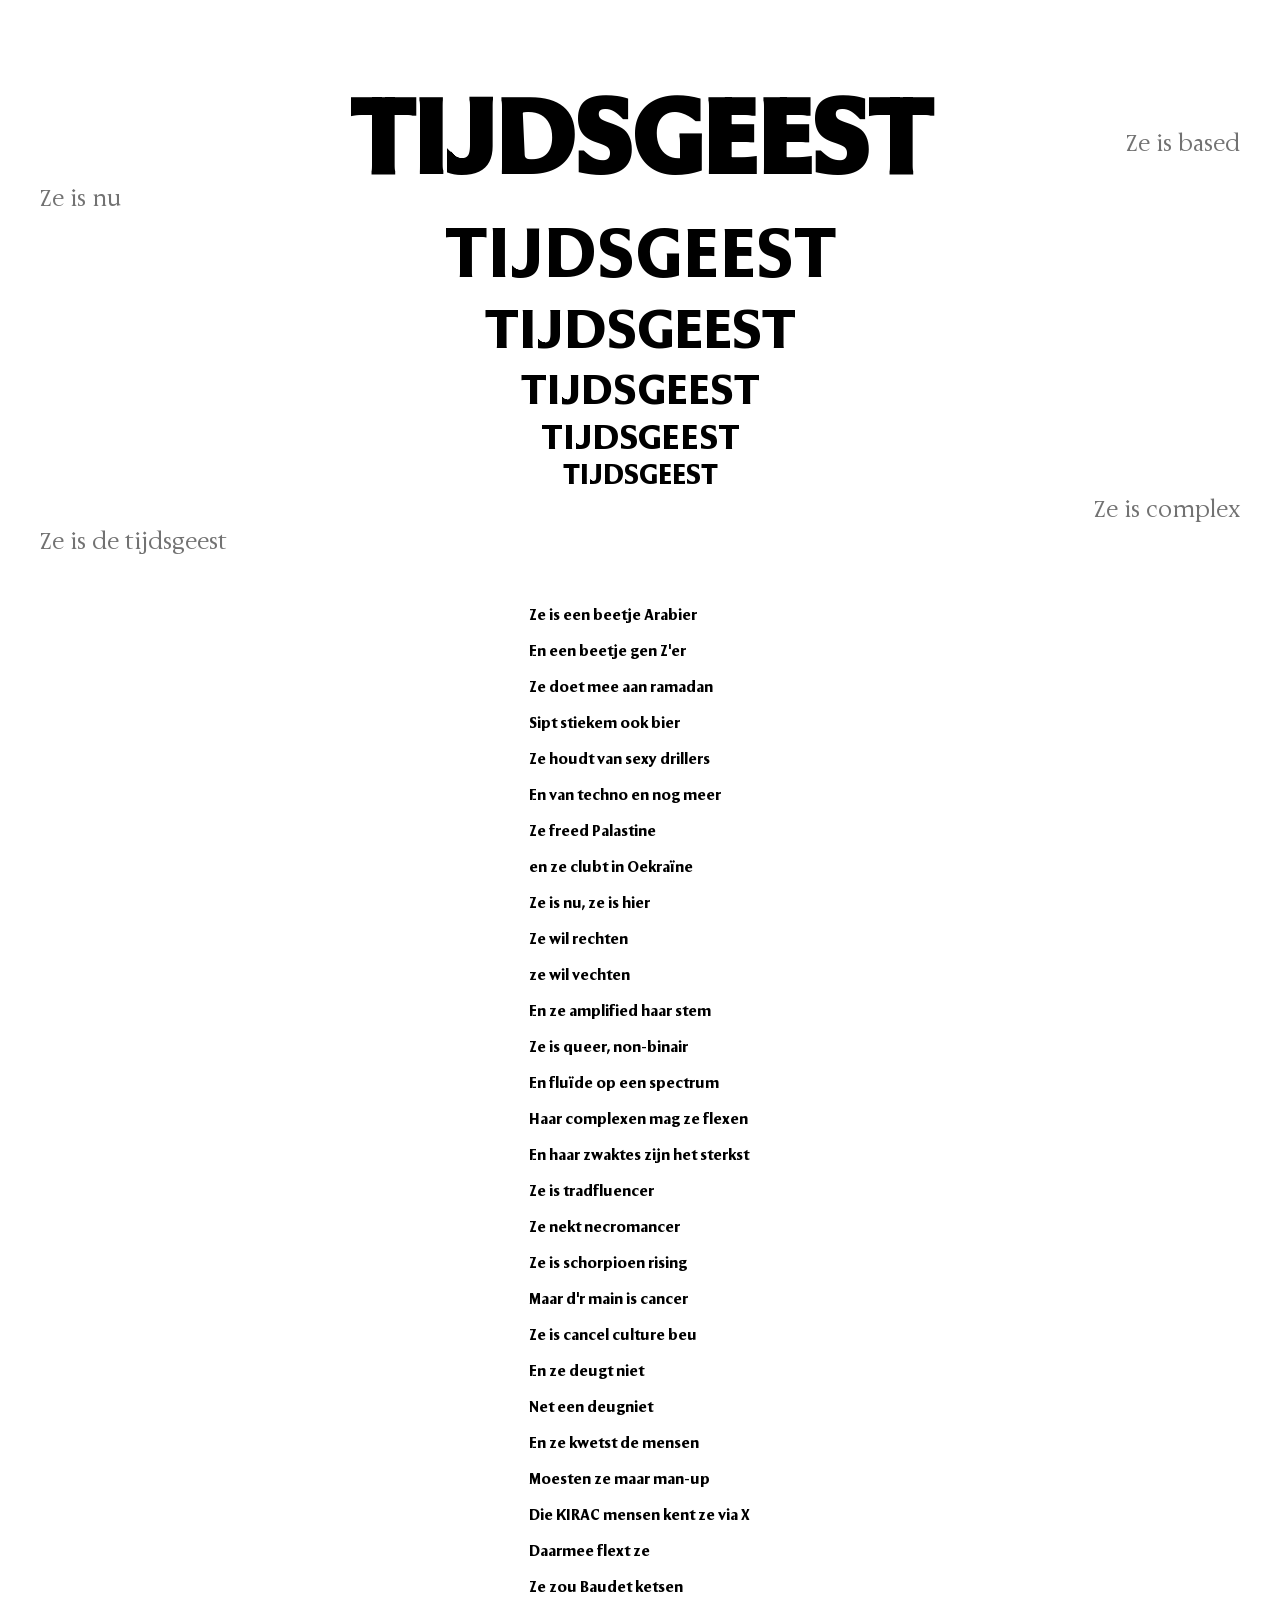
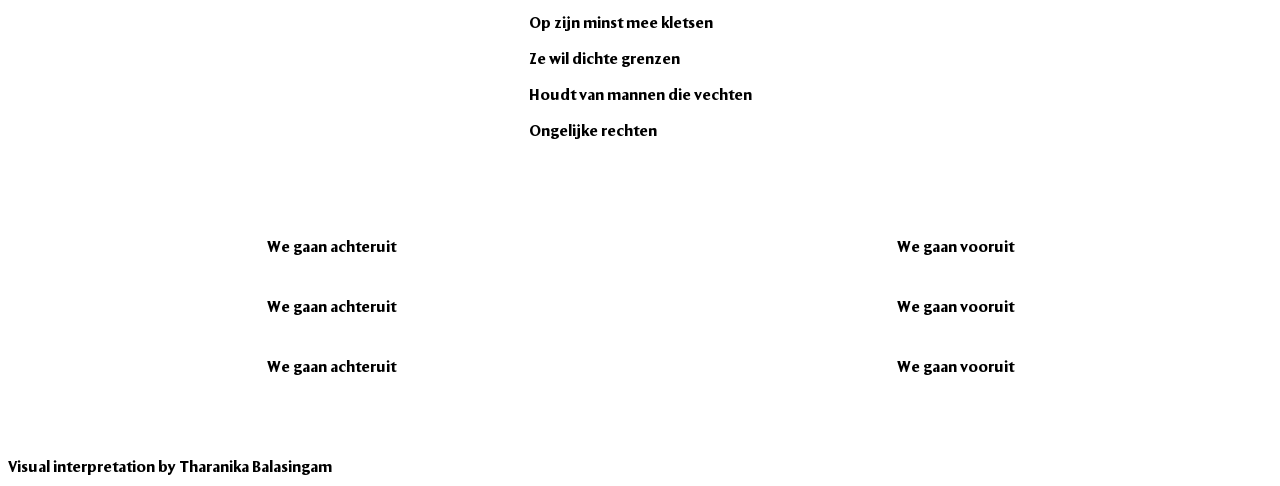
==== assets/TIJDSGEEST/index.html @ b24cd73f "tijdgeest page" ====
<!doctype html>
<html lang="nl">
  <head>
    <meta charset="UTF-8" />
    <meta name="viewport" content="width=device-width, initial-scale=1.0" />
    <meta http-equiv="X-UA-Compatible" content="ie=edge" />
    <title>Tijdsgeest</title>
    <link rel="stylesheet" href="tijdsgeest.css" />
    <meta name="copyright" content="Design by Tharanika" />
    <meta name="description" content="…" />
    <meta name="keywords" content="…" />
  </head>
  <body>
    <main>
      <section class="composition">
        <h1>TIJDSGEEST</h1>

        <section class="herhaling">
          <span>TIJDSGEEST</span>
          <span>TIJDSGEEST</span>
          <span>TIJDSGEEST</span>
          <span>TIJDSGEEST</span>
          <span>TIJDSGEEST</span>
        </section>

        <section class="refrein">
          <p>Ze is <span class="nu">nu</span></p>
          <p>Ze is <span class="based">based</span></p>
          <p>Ze is <span class="complex">complex</span></p>
          <p>Ze is de <span class="tijdsgeest">tijdsgeest</span></p>
        </section>
      </section>

      <section class="verses">
        <article class="verse verse--sef">
          <p>Ze is een beetje Arabier</p>
          <p>En een beetje gen Z'er</p>
          <p>Ze doet mee aan ramadan</p>
          <p>Sipt stiekem ook bier</p>
          <p>Ze houdt van sexy drillers</p>
          <p>En van techno en nog meer</p>
          <p>Ze freed Palastine</p>
          <p>en ze clubt in Oekraïne</p>
          <p>Ze is nu, ze is hier</p>
          <p>Ze wil rechten</p>
          <p>ze wil vechten</p>
          <p>En ze amplified haar stem</p>
          <p>Ze is queer, non-binair</p>
          <p>En fluïde op een spectrum</p>
          <p>Haar complexen mag ze flexen</p>
          <p>En haar zwaktes zijn het sterkst</p>
        </article>

        <article class="verse verse--abel">
          <p>Ze is tradfluencer</p>
          <p>Ze nekt necromancer</p>
          <p>Ze is schorpioen rising</p>
          <p>Maar d'r main is cancer</p>
          <p>Ze is cancel culture beu</p>
          <p>En ze deugt niet</p>
          <p>Net een deugniet</p>
          <p>En ze kwetst de mensen</p>
          <p>Moesten ze maar man-up</p>
          <p>Die KIRAC mensen kent ze via X</p>
          <p>Daarmee flext ze</p>
          <p>Ze zou Baudet ketsen</p>
          <p>Op zijn minst mee kletsen</p>
          <p>Ze wil dichte grenzen</p>
          <p>Houdt van mannen die vechten</p>
          <p>Ongelijke rechten</p>
        </article>
      </section>

      <section class="beweging">
        <div class="achteruit">
          <p>We gaan achteruit</p>
          <p>We gaan achteruit</p>
          <p>We gaan achteruit</p>
        </div>

        <div class="vooruit">
          <p>We gaan vooruit</p>
          <p>We gaan vooruit</p>
          <p>We gaan vooruit</p>
        </div>
      </section>
    </main>
    <footer>Visual interpretation by Tharanika Balasingam</footer>
  </body>
</html>
---- assets/TIJDSGEEST/tijdsgeest.css ----
/* MARK: fonts */
@font-face {
  font-family: "Seraphs";
  src: url("font/SeraphsVF.woff2") format("woff2"); /* Modern Browsers */
}
/* MARK: items */
body {
  font-family: "Seraphs";
}

main {
  display: flex;
  flex-direction: column;
  align-items: center;
  min-height: 100vh;
  padding: 4rem 1.5rem;
  gap: 2rem;
}

h1 {
  font-size: clamp(3.5rem, 9vw, 8rem);
  margin: 0;
  text-align: center;

  position: relative;
  z-index: 10;

  font-variation-settings:
    "wght" 200,
    "SRFS" 0;
  transition-duration: 3s;
}

h1:hover {
  font-variation-settings:
    "wght" 100,
    "SRFS" 60;
}

.composition h1 {
  grid-column: 2;
  grid-row: 1;
}

.composition .herhaling {
  grid-column: 2;
  grid-row: 2;
}

.composition {
  display: grid;
  grid-template-columns: minmax(0, 1fr) minmax(0, 2fr) minmax(0, 1fr);
  grid-template-rows: auto auto auto auto;
  align-items: center;
  width: 100%;
  max-width: 1200px;
  margin-inline: auto;
  position: relative;
}

.herhaling {
  display: grid;
  justify-items: center;
  gap: 0;
  width: 100%;
  line-height: 1.1;
}

.herhaling span:nth-of-type(1) {
  font-size: clamp(2.5rem, 6vw, 5rem);
}

.herhaling span:nth-of-type(2) {
  font-size: clamp(2rem, 4.8vw, 4rem);
}

.herhaling span:nth-of-type(3) {
  font-size: clamp(1.75rem, 3.6vw, 3rem);
}

.herhaling span:nth-of-type(4) {
  font-size: clamp(1.5rem, 3vw, 2.5rem);
}

.herhaling span:nth-of-type(5) {
  font-size: clamp(1.25rem, 2.4vw, 2rem);
}

.refrein {
  display: contents;
}

.refrein p {
  margin: 0;
  font-size: clamp(1rem, 2vw, 1.75rem);
  opacity: 0.55;

  font-variation-settings:
    "wght" 110,
    "SRFS" 10;

  transition:
    opacity 0.8s ease,
    font-variation-settings 1.5s ease;
}

.refrein p:hover {
  opacity: 1;
}

.refrein p:nth-of-type(1) {
  grid-column: 1;
  grid-row: 1;
  justify-self: start;
  align-self: end;
}

.refrein p:nth-of-type(1):hover {
  font-variation-settings:
    "wght" 160,
    "SRFS" 20;
}

.refrein p:nth-of-type(2) {
  grid-column: 3;
  grid-row: 1;
  justify-self: end;
  align-self: center;
}

.refrein p:nth-of-type(2):hover {
  font-variation-settings:
    "wght" 200,
    "SRFS" 10;
}

.refrein p:nth-of-type(3) {
  grid-column: 3;
  grid-row: 3;
  justify-self: end;
  align-self: center;
}

.refrein p:nth-of-type(3):hover {
  font-variation-settings:
    "wght" 100,
    "SRFS" 60;
}

.refrein p:nth-of-type(4) {
  grid-column: 1;
  grid-row: 4;
  justify-self: start;
  align-self: start;
}

.refrein p:nth-of-type(4):hover {
  font-variation-settings:
    "wght" 200,
    "SRFS" 60;
}

@keyframes --tekst-verschijnt {
  0% {
    opacity: 0;
    translate: -40px 0;
  }

  100% {
    opacity: 1;
    translate: 0 0;
  }
}

.beweging {
  display: flex;
  justify-content: space-around;
  align-items: center;
  gap: 2rem;
  width: 100%;
  margin-top: 2rem;
  pointer-events: none;
}

.achteruit,
.vooruit {
  display: grid;
  justify-items: center;
  gap: 0.5rem;
}

.achteruit {
  animation: draai-links 20s linear infinite;
}

.vooruit {
  animation: draai-rechts 20s linear infinite;
}

@keyframes draai-links {
  from {
    rotate: 0deg;
  }

  to {
    rotate: -360deg;
  }
}

@keyframes draai-rechts {
  from {
    rotate: 0deg;
  }

  to {
    rotate: 360deg;
  }
}
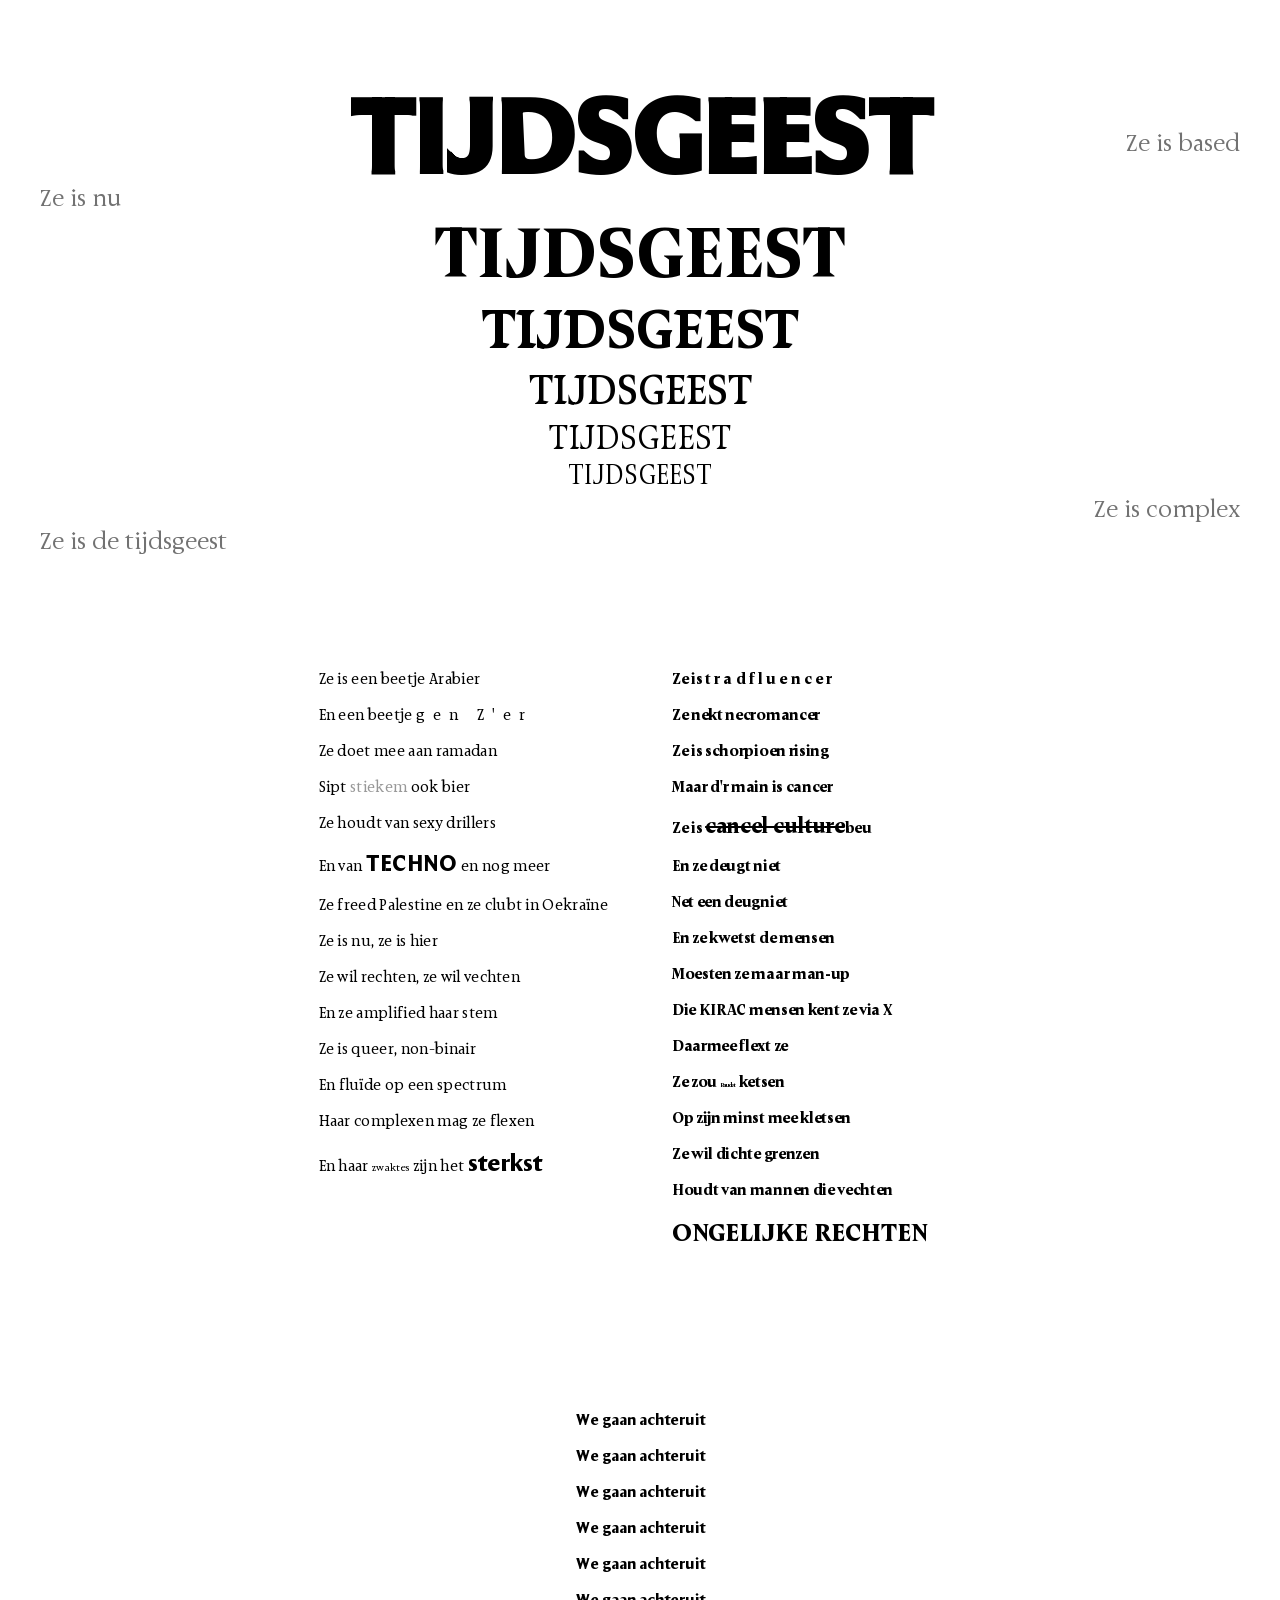
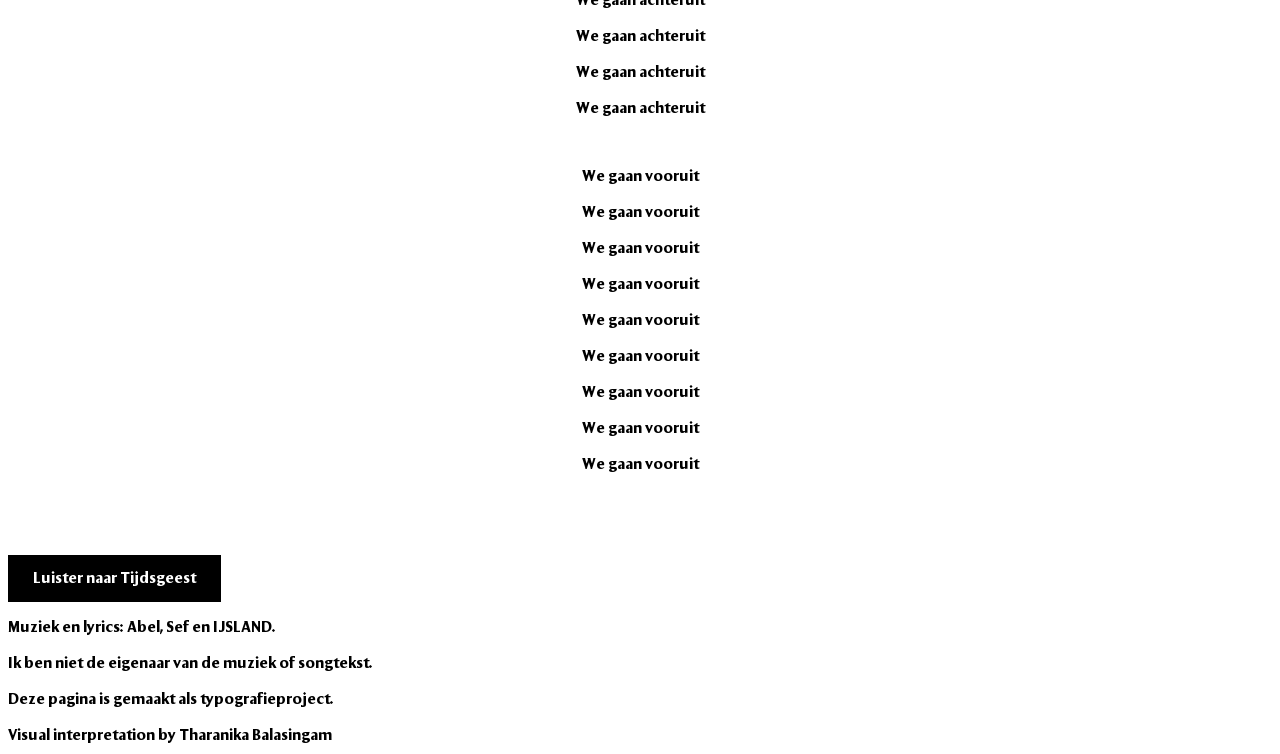
==== commit 678f8e9a: "tijdsgeest lyricpage" ====
--- a/assets/TIJDSGEEST/index.html
+++ b/assets/TIJDSGEEST/index.html
@@ -34,45 +34,55 @@
       <section class="verses">
         <article class="verse verse--sef">
           <p>Ze is een beetje Arabier</p>
-          <p>En een beetje gen Z'er</p>
+          <p>En een beetje <span class="gen-z">gen Z'er</span></p>
           <p>Ze doet mee aan ramadan</p>
-          <p>Sipt stiekem ook bier</p>
+          <p>Sipt <span class="stiekem">stiekem</span> ook bier</p>
           <p>Ze houdt van sexy drillers</p>
-          <p>En van techno en nog meer</p>
-          <p>Ze freed Palastine</p>
-          <p>en ze clubt in Oekraïne</p>
+          <p>En van <span class="techno">TECHNO</span> en nog meer</p>
+          <p>
+            Ze freed <span class="palestine">Palestine</span> en ze clubt in
+            Oekraïne
+          </p>
           <p>Ze is nu, ze is hier</p>
-          <p>Ze wil rechten</p>
-          <p>ze wil vechten</p>
+          <p>Ze wil rechten, ze wil vechten</p>
           <p>En ze amplified haar stem</p>
           <p>Ze is queer, non-binair</p>
-          <p>En fluïde op een spectrum</p>
+          <p>En <span class="fluide">fluïde</span> op een spectrum</p>
           <p>Haar complexen mag ze flexen</p>
-          <p>En haar zwaktes zijn het sterkst</p>
+          <p>
+            En haar <span class="zwaktes">zwaktes</span> zijn het
+            <span class="sterkst">sterkst</span>
+          </p>
         </article>
 
         <article class="verse verse--abel">
-          <p>Ze is tradfluencer</p>
-          <p>Ze nekt necromancer</p>
-          <p>Ze is schorpioen rising</p>
+          <p>Ze is <span class="tradfluencer">tradfluencer</span></p>
+          <p>Ze nekt <span class="necromancer">necromancer</span></p>
+          <p>Ze is schorpioen <span class="rising">rising</span></p>
           <p>Maar d'r main is cancer</p>
-          <p>Ze is cancel culture beu</p>
+          <p>Ze is <span class="cancel-culture">cancel culture</span>beu</p>
           <p>En ze deugt niet</p>
           <p>Net een deugniet</p>
           <p>En ze kwetst de mensen</p>
           <p>Moesten ze maar man-up</p>
-          <p>Die KIRAC mensen kent ze via X</p>
+          <p>Die <span class="kirac">KIRAC</span> mensen kent ze via X</p>
           <p>Daarmee flext ze</p>
-          <p>Ze zou Baudet ketsen</p>
+          <p>Ze zou <span class="baudet">Baudet</span> ketsen</p>
           <p>Op zijn minst mee kletsen</p>
           <p>Ze wil dichte grenzen</p>
           <p>Houdt van mannen die vechten</p>
-          <p>Ongelijke rechten</p>
+          <p><span class="ongelijke-rechten">ONGELIJKE RECHTEN</span></p>
         </article>
       </section>
 
       <section class="beweging">
         <div class="achteruit">
+          <p>We gaan achteruit</p>
+          <p>We gaan achteruit</p>
+          <p>We gaan achteruit</p>
+          <p>We gaan achteruit</p>
+          <p>We gaan achteruit</p>
+          <p>We gaan achteruit</p>
           <p>We gaan achteruit</p>
           <p>We gaan achteruit</p>
           <p>We gaan achteruit</p>
@@ -82,9 +92,31 @@
           <p>We gaan vooruit</p>
           <p>We gaan vooruit</p>
           <p>We gaan vooruit</p>
+          <p>We gaan vooruit</p>
+          <p>We gaan vooruit</p>
+          <p>We gaan vooruit</p>
+          <p>We gaan vooruit</p>
+          <p>We gaan vooruit</p>
+          <p>We gaan vooruit</p>
         </div>
       </section>
     </main>
-    <footer>Visual interpretation by Tharanika Balasingam</footer>
+
+    <footer class="credits">
+      <a
+        class="muziek-link"
+        href="https://www.youtube.com/watch?v=8NNzJ-lU4O8&list=RD8NNzJ-lU4O8&start_radio=1"
+        target="_blank"
+        rel="noopener noreferrer"
+      >
+        Luister naar Tijdsgeest
+      </a>
+
+      <p>Muziek en lyrics: Abel, Sef en IJSLAND.</p>
+      <p>Ik ben niet de eigenaar van de muziek of songtekst.</p>
+      <p>Deze pagina is gemaakt als typografieproject.</p>
+
+      Visual interpretation by Tharanika Balasingam
+    </footer>
   </body>
 </html>
--- a/assets/TIJDSGEEST/tijdsgeest.css
+++ b/assets/TIJDSGEEST/tijdsgeest.css
@@ -3,15 +3,34 @@
   font-family: "Seraphs";
   src: url("font/SeraphsVF.woff2") format("woff2"); /* Modern Browsers */
 }
-/* MARK: items */
+
+:root {
+  color-scheme: light dark;
+  --background: white;
+  --text: black;
+}
+
 body {
   font-family: "Seraphs";
+  background-color: var(--background);
+  color: var(--text);
+}
+
+@media (prefers-color-scheme: dark) {
+  :root {
+    --background: black;
+    --text: white;
+  }
+}
+
+body {
+  font-family: "Seraphs";
 }
 
 main {
-  display: flex;
-  flex-direction: column;
-  align-items: center;
+  display: grid;
+  justify-items: center;
+  align-content: start;
   min-height: 100vh;
   padding: 4rem 1.5rem;
   gap: 2rem;
@@ -68,22 +87,37 @@
 
 .herhaling span:nth-of-type(1) {
   font-size: clamp(2.5rem, 6vw, 5rem);
+  font-variation-settings:
+    "wght" 200,
+    "SRFS" 30;
 }
 
 .herhaling span:nth-of-type(2) {
   font-size: clamp(2rem, 4.8vw, 4rem);
+  font-variation-settings:
+    "wght" 170,
+    "SRFS" 60;
 }
 
 .herhaling span:nth-of-type(3) {
   font-size: clamp(1.75rem, 3.6vw, 3rem);
+  font-variation-settings:
+    "wght" 130,
+    "SRFS" 90;
 }
 
 .herhaling span:nth-of-type(4) {
   font-size: clamp(1.5rem, 3vw, 2.5rem);
+  font-variation-settings:
+    "wght" 100,
+    "SRFS" 60;
 }
 
 .herhaling span:nth-of-type(5) {
   font-size: clamp(1.25rem, 2.4vw, 2rem);
+  font-variation-settings:
+    "wght" 70,
+    "SRFS" 30;
 }
 
 .refrein {
@@ -172,47 +206,267 @@
   }
 }
 
+.verses {
+  display: grid;
+  grid-template-columns: 1fr 1fr;
+  column-gap: 4rem;
+  width: 100%;
+  max-width: 760px;
+  margin: 4rem auto;
+}
+
+.verse--sef {
+  justify-self: end;
+  text-align: left;
+  font-variation-settings:
+    "wght" 120,
+    "SRFS" 80;
+  letter-spacing: 0.02em;
+}
+
+.verse--abel {
+  justify-self: start;
+  text-align: left;
+  font-variation-settings:
+    "wght" 200,
+    "SRFS" 30;
+  letter-spacing: -0.02em;
+}
+
+.verse {
+  width: max-content;
+  max-width: 100%;
+}
+
+.verse h2 {
+  margin-bottom: 1rem;
+}
+
+@media (max-width: 600px) {
+  .verses {
+    grid-template-columns: 1fr;
+    gap: 2rem;
+  }
+}
+
+.gen-z {
+  letter-spacing: 0.5em;
+}
+
+.stiekem {
+  opacity: 0.4;
+  transition: opacity 0.5s ease;
+}
+
+.stiekem:hover {
+  opacity: 1;
+}
+
+.techno {
+  font-size: 1.5em;
+  font-variation-settings:
+    "wght" 200,
+    "SRFS" 0;
+}
+
+.palestine {
+  display: inline-block;
+  animation: hartslag 2.3s ease-in-out infinite;
+  transform-origin: center;
+}
+
+@keyframes hartslag {
+  0% {
+    transform: scale(0.7);
+  }
+
+  25% {
+    transform: scale(1);
+  }
+
+  50% {
+    transform: scale(0.7);
+  }
+
+  75% {
+    transform: scale(1);
+  }
+
+  100% {
+    transform: scale(0.7);
+  }
+}
+
+.fluide {
+  display: inline-block;
+  animation: fluide-beweging 3s ease-in-out infinite alternate;
+}
+
+@keyframes fluide-beweging {
+  0% {
+    transform: translateY(-3px) rotate(-2deg);
+  }
+
+  100% {
+    transform: translateY(3px) rotate(2deg);
+  }
+}
+
+.zwaktes {
+  font-size: 0.7em;
+}
+
+.sterkst {
+  font-size: 1.6em;
+  font-variation-settings:
+    "wght" 200,
+    "SRFS" 0;
+}
+
+.tradfluencer {
+  letter-spacing: 0.2em;
+}
+
+.necromancer {
+  animation: verschijnen 4s ease-in-out infinite alternate;
+}
+
+@keyframes verschijnen {
+  0% {
+    opacity: 0.2;
+  }
+  100% {
+    opacity: 1;
+  }
+}
+
+.rising {
+  display: inline-block;
+  animation-name: rising;
+  animation-duration: 2s;
+  animation-iteration-count: infinite;
+}
+
+@keyframes rising {
+  0% {
+    translate: 0 0;
+  }
+
+  50% {
+    translate: 0 -0.4em;
+  }
+
+  100% {
+    translate: 0 0;
+  }
+}
+
+.cancel-culture {
+  font-size: 1.4em;
+  text-decoration: line-through;
+  text-decoration-thickness: 2px;
+}
+
+.kirac {
+  display: inline-block;
+  animation-name: kirac;
+  animation-duration: 0.3s;
+  animation-iteration-count: infinite;
+}
+
+@keyframes kirac {
+  0% {
+    translate: 0 0;
+  }
+
+  50% {
+    translate: 0 -0.1em;
+  }
+
+  100% {
+    translate: 0 0;
+  }
+}
+
+.baudet {
+  font-size: 0.35em;
+  vertical-align: baseline;
+}
+
+.ongelijke-rechten {
+  font-size: 1.7em;
+  font-variation-settings:
+    "wght" 200,
+    "SRFS" 10;
+}
+
 .beweging {
-  display: flex;
-  justify-content: space-around;
+  display: grid;
+  grid-template-columns: 1fr;
+  justify-items: center;
   align-items: center;
-  gap: 2rem;
+  gap: 1rem;
   width: 100%;
   margin-top: 2rem;
-  pointer-events: none;
-}
-
-.achteruit,
+}
+
+.achteruit {
+  animation: beweeg-links 0.7s steps(2, end) infinite alternate;
+}
+
 .vooruit {
-  display: grid;
-  justify-items: center;
-  gap: 0.5rem;
-}
-
-.achteruit {
-  animation: draai-links 20s linear infinite;
-}
-
-.vooruit {
-  animation: draai-rechts 20s linear infinite;
-}
-
-@keyframes draai-links {
-  from {
-    rotate: 0deg;
-  }
-
-  to {
-    rotate: -360deg;
-  }
-}
-
-@keyframes draai-rechts {
-  from {
-    rotate: 0deg;
-  }
-
-  to {
-    rotate: 360deg;
-  }
-}
+  animation: beweeg-rechts 0.7s steps(2, end) infinite alternate;
+}
+
+@keyframes beweeg-links {
+  0% {
+    translate: 0 0;
+  }
+
+  100% {
+    translate: -2em 0;
+  }
+}
+
+@keyframes beweeg-rechts {
+  0% {
+    translate: 0 0;
+  }
+
+  100% {
+    translate: 2em 0;
+  }
+}
+
+.muziek-link {
+  display: inline-block;
+  padding: 0.8rem 1.5rem;
+  background-color: var(--text);
+  color: var(--background);
+  text-decoration: none;
+  border: 1px solid var(--text);
+  font-size: 1rem;
+  transition:
+    background-color 0.3s,
+    color 0.3s;
+}
+
+.muziek-link:hover {
+  background-color: var(--background);
+  color: var(--text);
+}
+
+.muziek-link:focus-visible {
+  outline: 2px solid var(--text);
+  outline-offset: 4px;
+}
+
+@media (prefers-reduced-motion: reduce) {
+  *,
+  *::before,
+  *::after {
+    animation: none !important;
+    transition: none !important;
+    scroll-behavior: auto !important;
+  }
+}
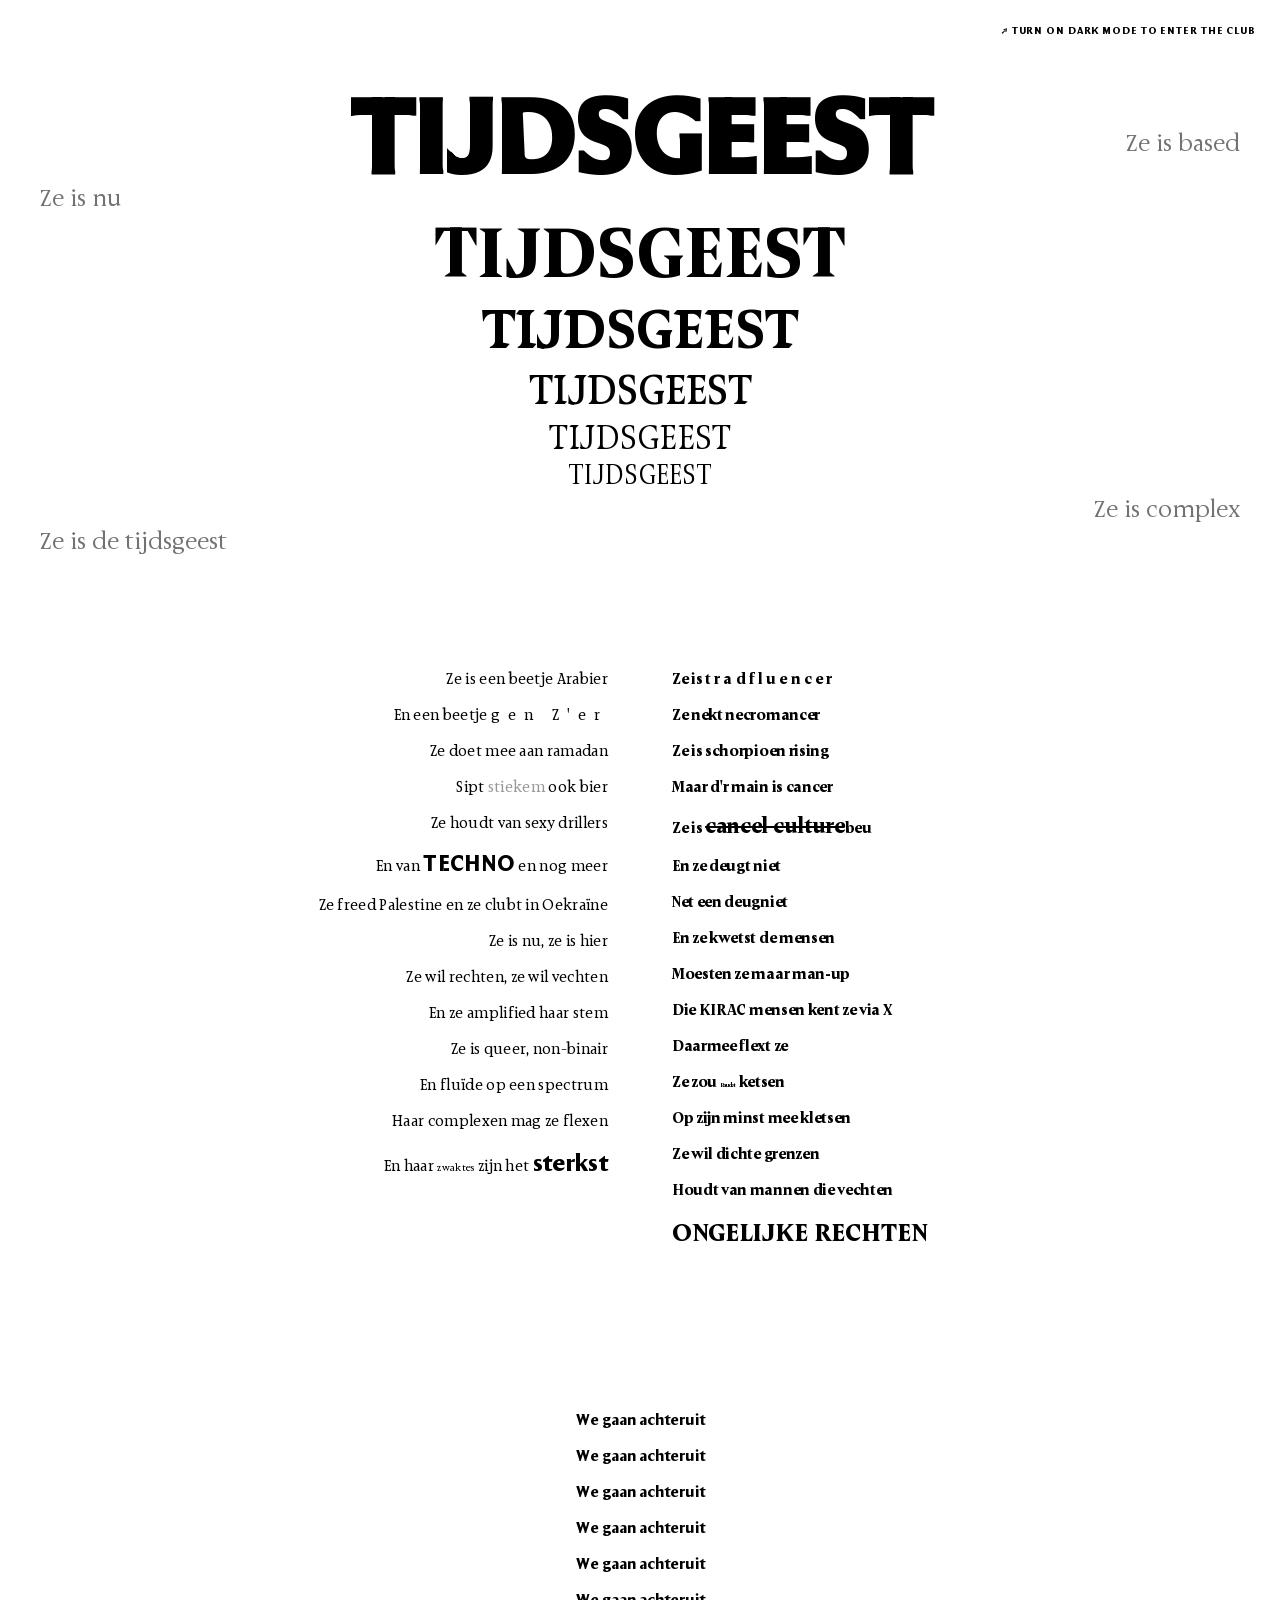
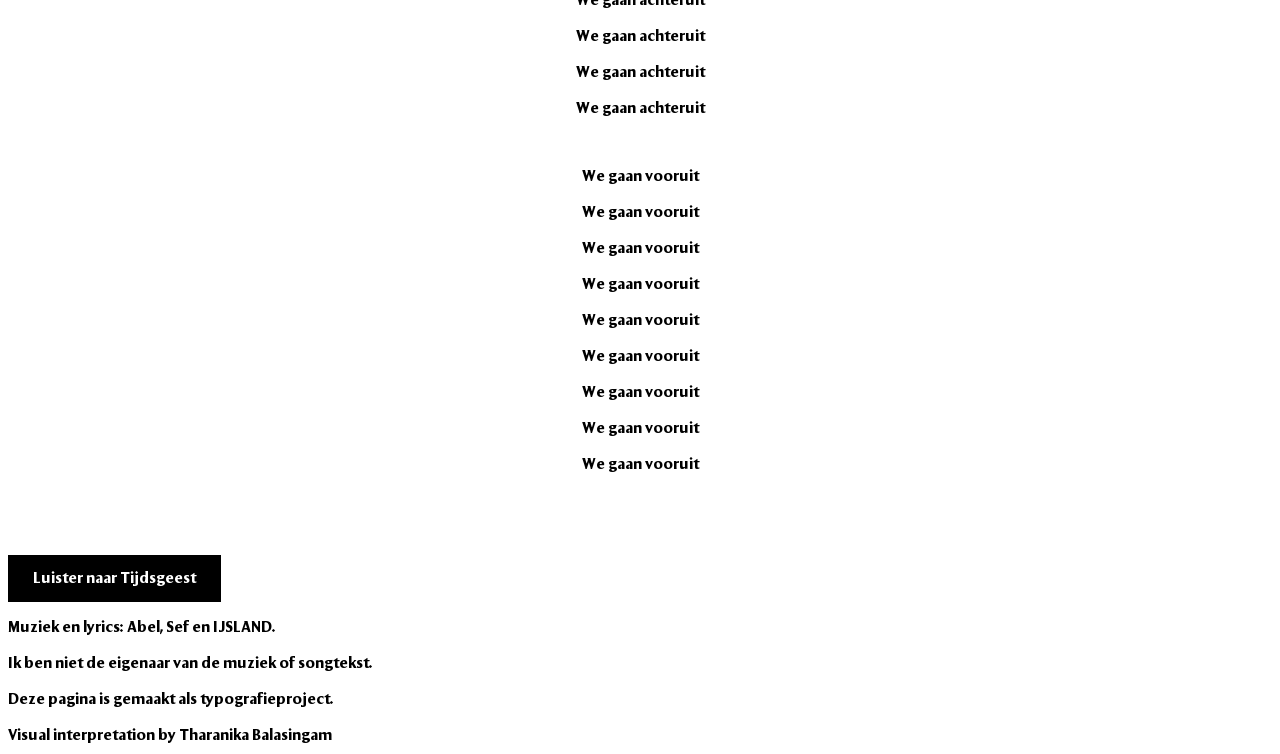
==== commit 420d2c31: "readme bijgewerkt, css toegevoegd, gewerkt aan lyrics" ====
--- a/assets/TIJDSGEEST/index.html
+++ b/assets/TIJDSGEEST/index.html
@@ -11,6 +11,11 @@
     <meta name="keywords" content="…" />
   </head>
   <body>
+    <p class="club-hint">
+      <span class="hint-light">↗ TURN ON DARK MODE TO ENTER THE CLUB</span>
+      <span class="hint-dark">↗ TURN OFF DARK MODE TO RETURN</span>
+    </p>
+    <div class="clublicht" aria-hidden="true"></div>
     <main>
       <section class="composition">
         <h1>TIJDSGEEST</h1>
@@ -58,7 +63,10 @@
         <article class="verse verse--abel">
           <p>Ze is <span class="tradfluencer">tradfluencer</span></p>
           <p>Ze nekt <span class="necromancer">necromancer</span></p>
-          <p>Ze is schorpioen <span class="rising">rising</span></p>
+          <p>
+            Ze is <span class="schorpioen">schorpioen</span>
+            <span class="rising">rising</span>
+          </p>
           <p>Maar d'r main is cancer</p>
           <p>Ze is <span class="cancel-culture">cancel culture</span>beu</p>
           <p>En ze deugt niet</p>
--- a/assets/TIJDSGEEST/tijdsgeest.css
+++ b/assets/TIJDSGEEST/tijdsgeest.css
@@ -21,10 +21,6 @@
     --background: black;
     --text: white;
   }
-}
-
-body {
-  font-family: "Seraphs";
 }
 
 main {
@@ -217,7 +213,7 @@
 
 .verse--sef {
   justify-self: end;
-  text-align: left;
+  text-align: right;
   font-variation-settings:
     "wght" 120,
     "SRFS" 80;
@@ -461,6 +457,129 @@
   outline-offset: 4px;
 }
 
+/* Clubverlichting in dark mode */
+
+.club-hint {
+  position: absolute;
+  top: 1.5rem;
+  right: 1.5rem;
+  margin: 0;
+  font-size: 0.7rem;
+  letter-spacing: 0.08em;
+  text-align: right;
+  z-index: 2;
+}
+.clublicht {
+  display: none;
+}
+
+.hint-dark {
+  display: none;
+}
+
+@media (prefers-color-scheme: dark) {
+  .hint-light {
+    display: none;
+  }
+
+  .hint-dark {
+    display: inline;
+    color: #ff4da6;
+  }
+}
+
+@media (max-width: 600px) {
+  .club-hint {
+    top: 0.75rem;
+    right: 0.75rem;
+    font-size: 0.55rem;
+  }
+}
+
+@media (prefers-color-scheme: dark) {
+  body {
+    background-color: #08060b;
+  }
+
+  .clublicht {
+    display: block;
+    position: fixed;
+    inset: 0;
+    z-index: 0;
+    pointer-events: none;
+    opacity: 0.7;
+    background:
+      radial-gradient(
+        ellipse at 15% 25%,
+        rgb(255 25 90 / 35%),
+        transparent 45%
+      ),
+      radial-gradient(
+        ellipse at 85% 35%,
+        rgb(145 35 255 / 35%),
+        transparent 45%
+      ),
+      radial-gradient(ellipse at 55% 85%, rgb(20 75 255 / 25%), transparent 50%);
+
+    background-size: 150% 150%;
+    animation: clublicht-beweging 12s ease-in-out infinite alternate;
+  }
+
+  main,
+  .credits {
+    position: relative;
+    z-index: 1;
+  }
+}
+
+@keyframes clublicht-beweging {
+  from {
+    background-position: 0% 0%;
+  }
+
+  to {
+    background-position: 100% 100%;
+  }
+}
+
+@media (prefers-color-scheme: dark) {
+  .based {
+    color: #ff4da6;
+    text-shadow:
+      0 0 5px #ff4da6,
+      0 0 15px rgb(255 77 166 / 65%);
+  }
+
+  .sterkst {
+    color: #ff4da6;
+    text-shadow: 0 0 8px rgb(255 77 166 / 75%);
+  }
+
+  .nu,
+  .techno {
+    color: #54d8ff;
+    text-shadow: 0 0 8px rgb(84 216 255 / 75%);
+  }
+
+  /* Paars */
+  .tijdsgeest,
+  .ongelijke-rechten {
+    color: #b58bff;
+    text-shadow: 0 0 8px rgb(181 139 255 / 75%);
+  }
+
+  .palestine {
+    color: #ff343f;
+    text-shadow: 0 0 8px rgb(255 52 63 / 70%);
+  }
+
+  .complex,
+  .schorpioen {
+    color: #b51228;
+    text-shadow: 0 0 8px rgb(149 8 79 / 75%);
+  }
+}
+
 @media (prefers-reduced-motion: reduce) {
   *,
   *::before,
